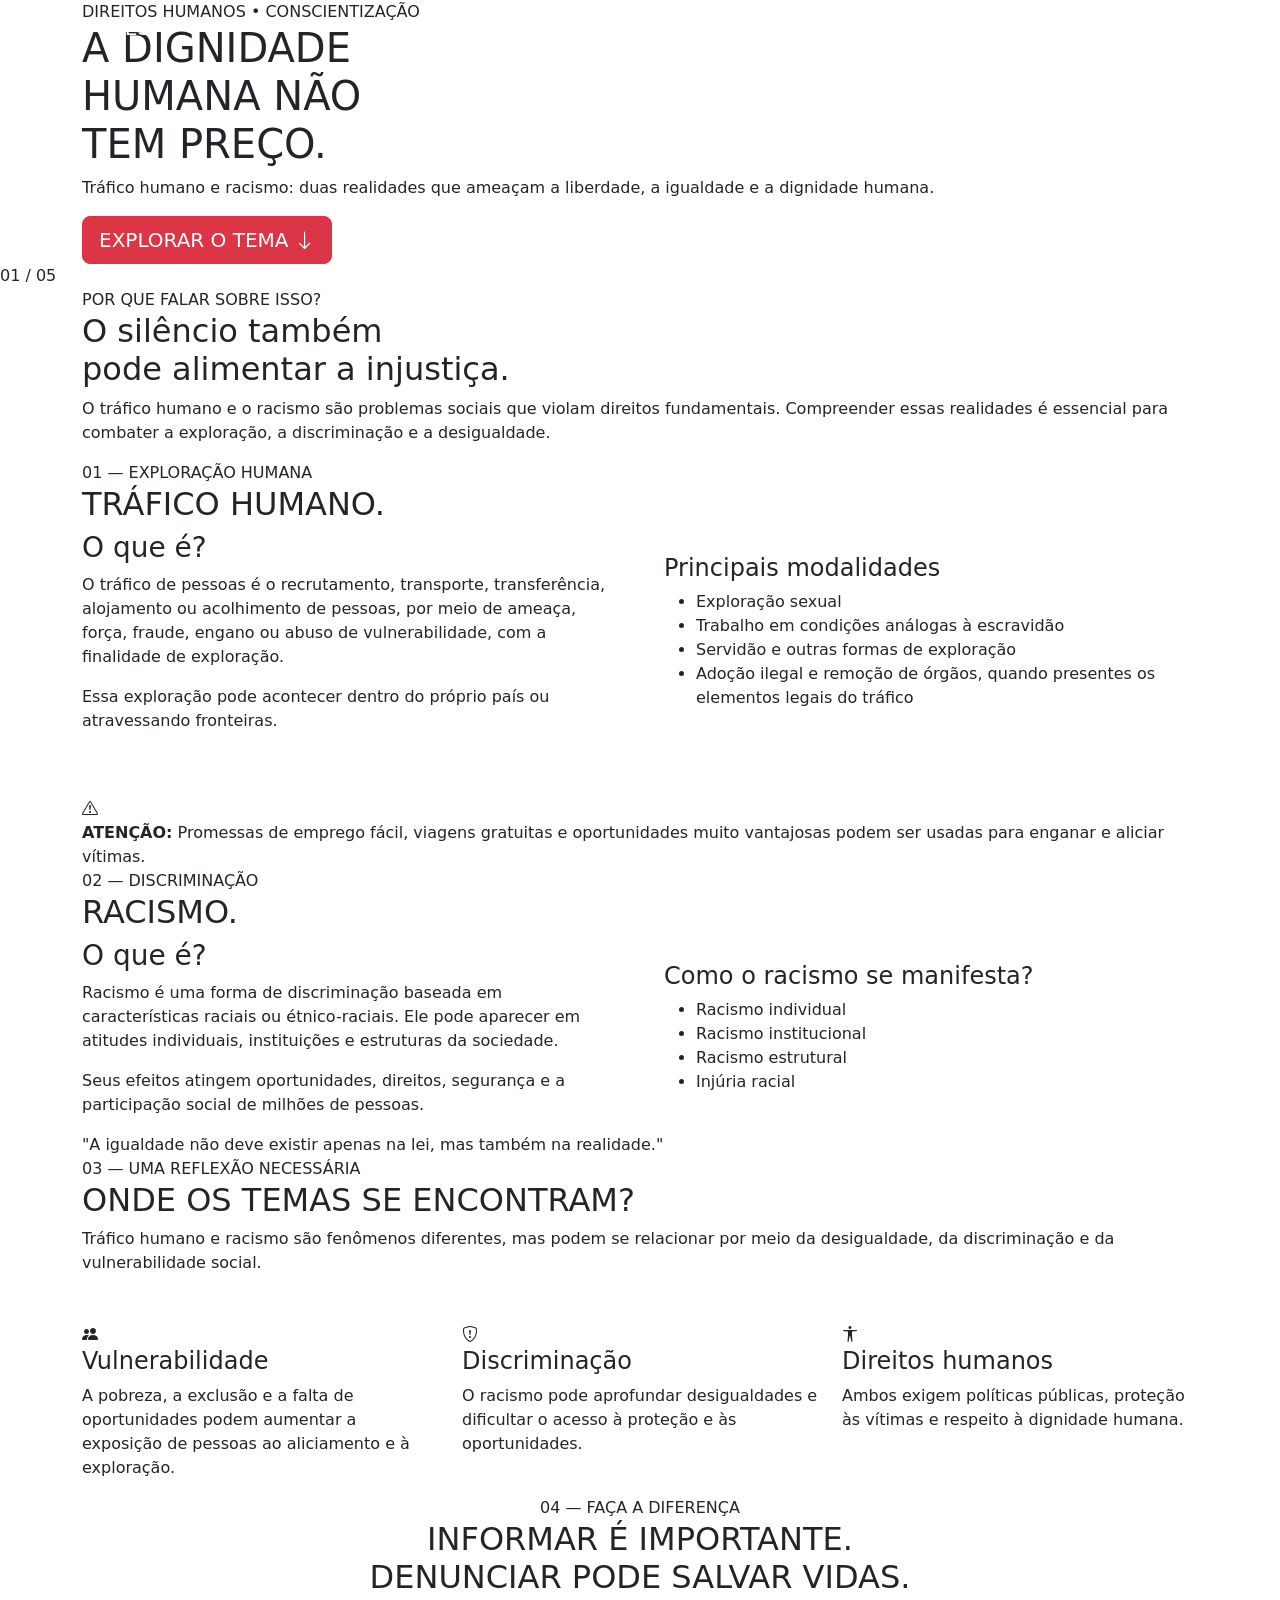
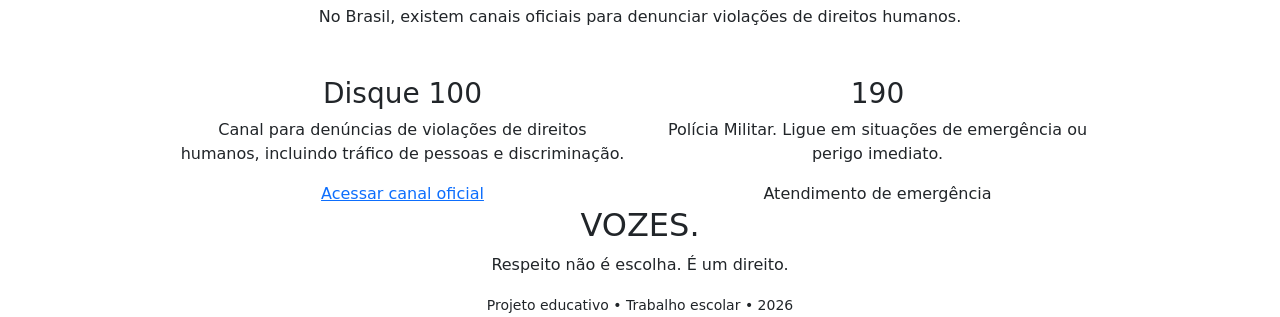
==== teste.html @ 39f0b3c4 "Add files via upload" ====
<!DOCTYPE html>
<html lang="pt-BR">
<head>
    <meta charset="UTF-8">
    <meta name="viewport" content="width=device-width, initial-scale=1.0">

    <title>VOZES | Direitos Humanos</title>

    <meta name="description" content="Uma apresentação educativa sobre tráfico humano, racismo e direitos humanos.">

    <!-- Bootstrap 5 -->
    <link href="https://cdn.jsdelivr.net/npm/bootstrap@5.3.3/dist/css/bootstrap.min.css" rel="stylesheet">

    <!-- Ícones -->
    <link rel="stylesheet" href="https://cdn.jsdelivr.net/npm/bootstrap-icons@1.11.3/font/bootstrap-icons.min.css">

    <!-- CSS próprio -->
    <link rel="stylesheet" href="css/style.css">
</head>

<body>

    <!-- NAVEGAÇÃO -->
    <nav class="navbar navbar-expand-lg navbar-dark fixed-top">
        <div class="container">
            <a class="navbar-brand" href="#inicio">
                VOZES<span>.</span>
            </a>

            <button class="navbar-toggler" type="button"
                data-bs-toggle="collapse"
                data-bs-target="#menu">
                <span class="navbar-toggler-icon"></span>
            </button>

            <div class="collapse navbar-collapse" id="menu">
                <ul class="navbar-nav ms-auto">
                    <li class="nav-item">
                        <a class="nav-link" href="#inicio">Início</a>
                    </li>
                    <li class="nav-item">
                        <a class="nav-link" href="#trafico">Tráfico Humano</a>
                    </li>
                    <li class="nav-item">
                        <a class="nav-link" href="#racismo">Racismo</a>
                    </li>
                    <li class="nav-item">
                        <a class="nav-link" href="#conexao">A Conexão</a>
                    </li>
                    <li class="nav-item">
                        <a class="nav-link" href="#denuncia">Denuncie</a>
                    </li>
                </ul>
            </div>
        </div>
    </nav>

    <!-- CAPA -->
    <header id="inicio" class="hero">
        <div class="hero-overlay"></div>

        <div class="container hero-content">
            <span class="section-tag">DIREITOS HUMANOS • CONSCIENTIZAÇÃO</span>

            <h1>
                A DIGNIDADE<br>
                HUMANA NÃO<br>
                TEM <span>PREÇO.</span>
            </h1>

            <p>
                Tráfico humano e racismo: duas realidades que
                ameaçam a liberdade, a igualdade e a dignidade humana.
            </p>

            <a href="#trafico" class="btn btn-danger btn-lg">
                EXPLORAR O TEMA <i class="bi bi-arrow-down"></i>
            </a>
        </div>

        <div class="hero-number">01 / 05</div>
    </header>

    <!-- INTRODUÇÃO -->
    <section class="intro section-padding">
        <div class="container">
            <span class="section-tag">POR QUE FALAR SOBRE ISSO?</span>

            <h2>
                O silêncio também<br>
                pode alimentar a <span>injustiça.</span>
            </h2>

            <p>
                O tráfico humano e o racismo são problemas sociais
                que violam direitos fundamentais. Compreender essas
                realidades é essencial para combater a exploração,
                a discriminação e a desigualdade.
            </p>
        </div>
    </section>

    <!-- TRÁFICO HUMANO -->
    <section id="trafico" class="topic-section section-padding">
        <div class="container">
            <span class="section-tag">01 — EXPLORAÇÃO HUMANA</span>

            <h2>TRÁFICO <span>HUMANO.</span></h2>

            <div class="row align-items-center g-5">
                <div class="col-lg-6">
                    <h3>O que é?</h3>

                    <p>
                        O tráfico de pessoas é o recrutamento,
                        transporte, transferência, alojamento ou
                        acolhimento de pessoas, por meio de ameaça,
                        força, fraude, engano ou abuso de vulnerabilidade,
                        com a finalidade de exploração.
                    </p>

                    <p>
                        Essa exploração pode acontecer dentro do
                        próprio país ou atravessando fronteiras.
                    </p>
                </div>

                <div class="col-lg-6">
                    <div class="info-card">
                        <h4>Principais modalidades</h4>

                        <ul>
                            <li>Exploração sexual</li>
                            <li>Trabalho em condições análogas à escravidão</li>
                            <li>Servidão e outras formas de exploração</li>
                            <li>Adoção ilegal e remoção de órgãos, quando
                                presentes os elementos legais do tráfico</li>
                        </ul>
                    </div>
                </div>
            </div>

            <div class="warning-box mt-5">
                <i class="bi bi-exclamation-triangle"></i>
                <div>
                    <strong>ATENÇÃO:</strong>
                    Promessas de emprego fácil, viagens gratuitas
                    e oportunidades muito vantajosas podem ser usadas
                    para enganar e aliciar vítimas.
                </div>
            </div>
        </div>
    </section>

    <!-- RACISMO -->
    <section id="racismo" class="topic-section alternate section-padding">
        <div class="container">
            <span class="section-tag">02 — DISCRIMINAÇÃO</span>

            <h2>RACISMO<span>.</span></h2>

            <div class="row g-5 align-items-center">
                <div class="col-lg-6">
                    <h3>O que é?</h3>

                    <p>
                        Racismo é uma forma de discriminação baseada
                        em características raciais ou étnico-raciais.
                        Ele pode aparecer em atitudes individuais,
                        instituições e estruturas da sociedade.
                    </p>

                    <p>
                        Seus efeitos atingem oportunidades,
                        direitos, segurança e a participação
                        social de milhões de pessoas.
                    </p>
                </div>

                <div class="col-lg-6">
                    <div class="info-card">
                        <h4>Como o racismo se manifesta?</h4>

                        <ul>
                            <li>Racismo individual</li>
                            <li>Racismo institucional</li>
                            <li>Racismo estrutural</li>
                            <li>Injúria racial</li>
                        </ul>
                    </div>
                </div>
            </div>

            <div class="quote-box">
                "A igualdade não deve existir apenas na lei,
                mas também na realidade."
            </div>
        </div>
    </section>

    <!-- CONEXÃO -->
    <section id="conexao" class="topic-section section-padding">
        <div class="container">
            <span class="section-tag">03 — UMA REFLEXÃO NECESSÁRIA</span>

            <h2>ONDE OS TEMAS <span>SE ENCONTRAM?</span></h2>

            <p class="section-description">
                Tráfico humano e racismo são fenômenos diferentes,
                mas podem se relacionar por meio da desigualdade,
                da discriminação e da vulnerabilidade social.
            </p>

            <div class="row g-4 mt-4">
                <div class="col-md-4">
                    <div class="info-card">
                        <i class="bi bi-people-fill"></i>
                        <h4>Vulnerabilidade</h4>
                        <p>
                            A pobreza, a exclusão e a falta de
                            oportunidades podem aumentar a exposição
                            de pessoas ao aliciamento e à exploração.
                        </p>
                    </div>
                </div>

                <div class="col-md-4">
                    <div class="info-card">
                        <i class="bi bi-shield-exclamation"></i>
                        <h4>Discriminação</h4>
                        <p>
                            O racismo pode aprofundar desigualdades
                            e dificultar o acesso à proteção e
                            às oportunidades.
                        </p>
                    </div>
                </div>

                <div class="col-md-4">
                    <div class="info-card">
                        <i class="bi bi-universal-access"></i>
                        <h4>Direitos humanos</h4>
                        <p>
                            Ambos exigem políticas públicas,
                            proteção às vítimas e respeito
                            à dignidade humana.
                        </p>
                    </div>
                </div>
            </div>
        </div>
    </section>

    <!-- DENÚNCIA -->
    <section id="denuncia" class="report-section section-padding">
        <div class="container text-center">
            <span class="section-tag">04 — FAÇA A DIFERENÇA</span>

            <h2>INFORMAR É IMPORTANTE.<br>
                <span>DENUNCIAR PODE SALVAR VIDAS.</span>
            </h2>

            <p>
                No Brasil, existem canais oficiais para denunciar
                violações de direitos humanos.
            </p>

            <div class="row justify-content-center g-4 mt-4">
                <div class="col-md-5">
                    <div class="report-card">
                        <h3>Disque 100</h3>
                        <p>
                            Canal para denúncias de violações
                            de direitos humanos, incluindo tráfico
                            de pessoas e discriminação.
                        </p>
                        <a href="https://www.gov.br/mdh/pt-br/ondh"
                           target="_blank" rel="noopener">
                            Acessar canal oficial
                        </a>
                    </div>
                </div>

                <div class="col-md-5">
                    <div class="report-card">
                        <h3>190</h3>
                        <p>
                            Polícia Militar. Ligue em situações
                            de emergência ou perigo imediato.
                        </p>
                        <span>Atendimento de emergência</span>
                    </div>
                </div>
            </div>
        </div>
    </section>

    <!-- FINAL -->
    <footer class="footer">
        <div class="container text-center">
            <h2>VOZES<span>.</span></h2>

            <p>
                Respeito não é escolha. É um direito.
            </p>

            <small>
                Projeto educativo • Trabalho escolar • 2026
            </small>
        </div>
    </footer>

    <script src="https://cdn.jsdelivr.net/npm/bootstrap@5.3.3/dist/js/bootstrap.bundle.min.js"></script>
    <script src="js/script.js"></script>

</body>
</html>
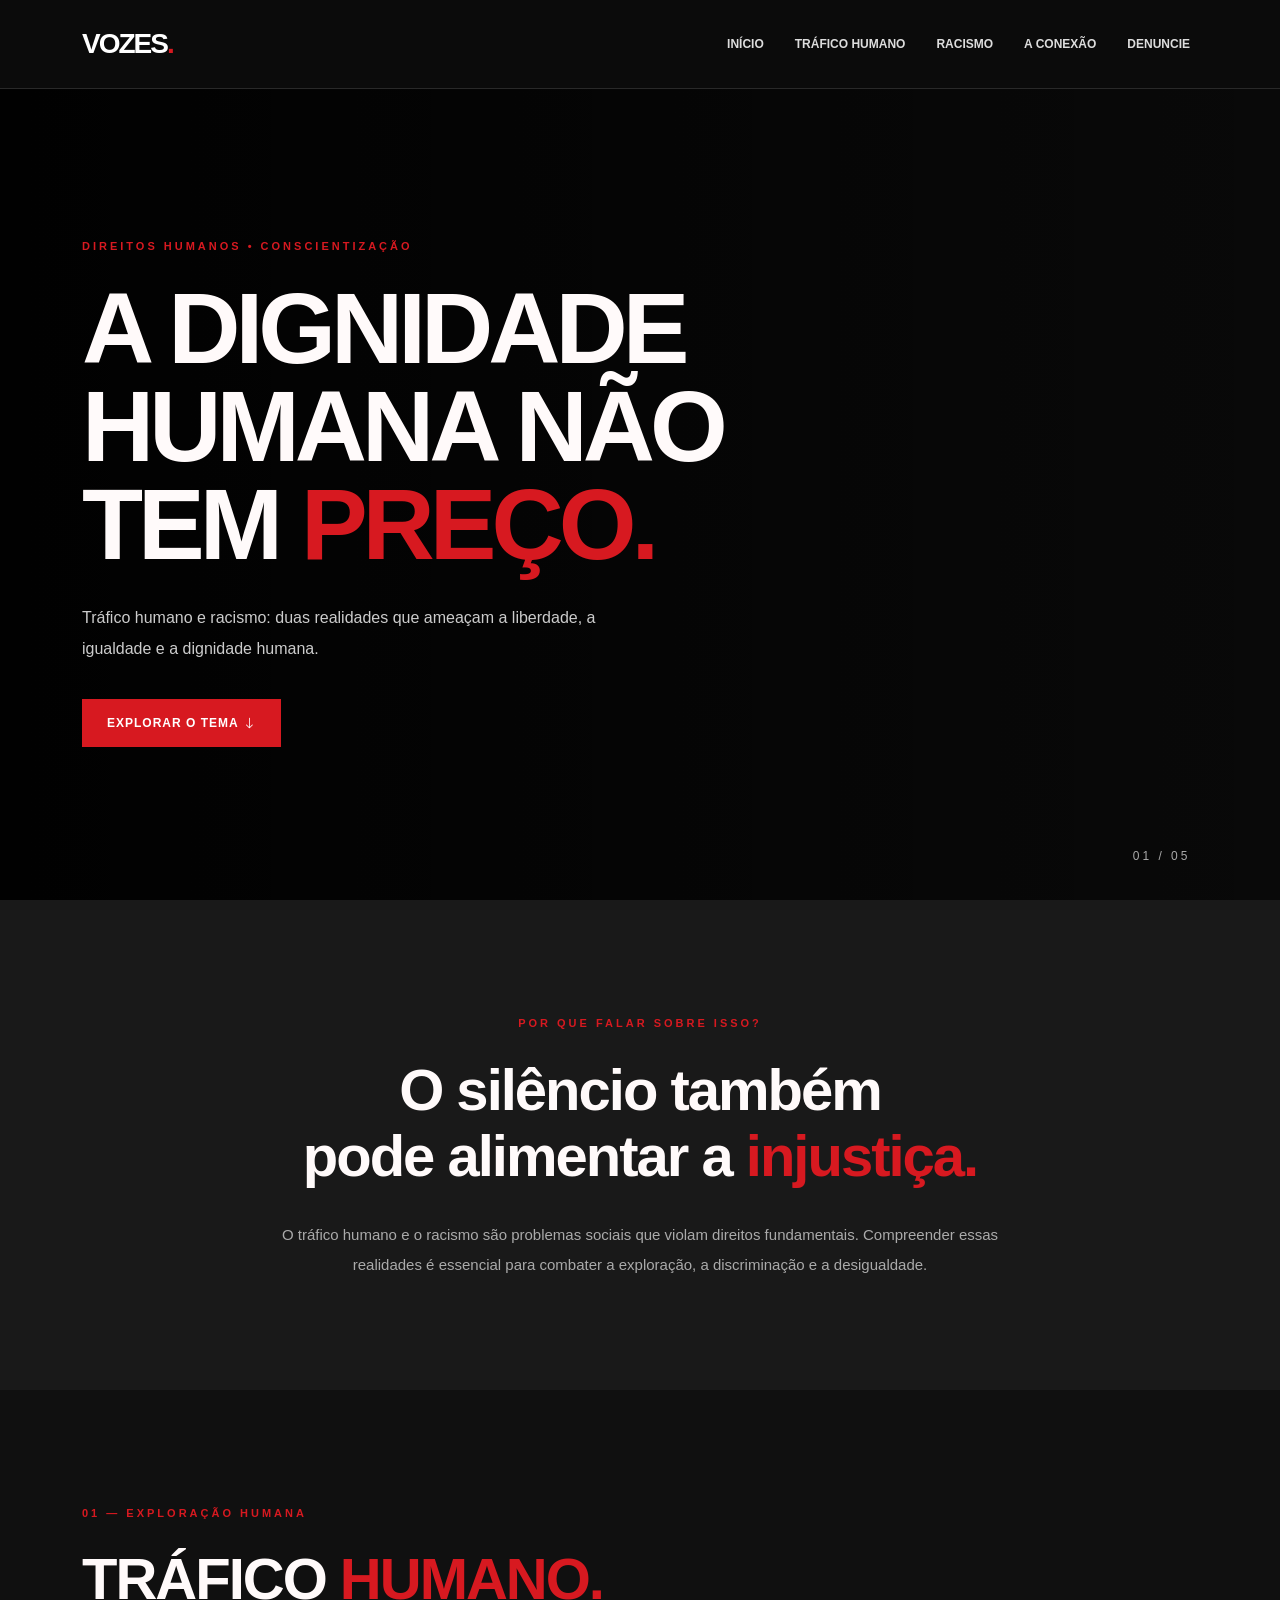
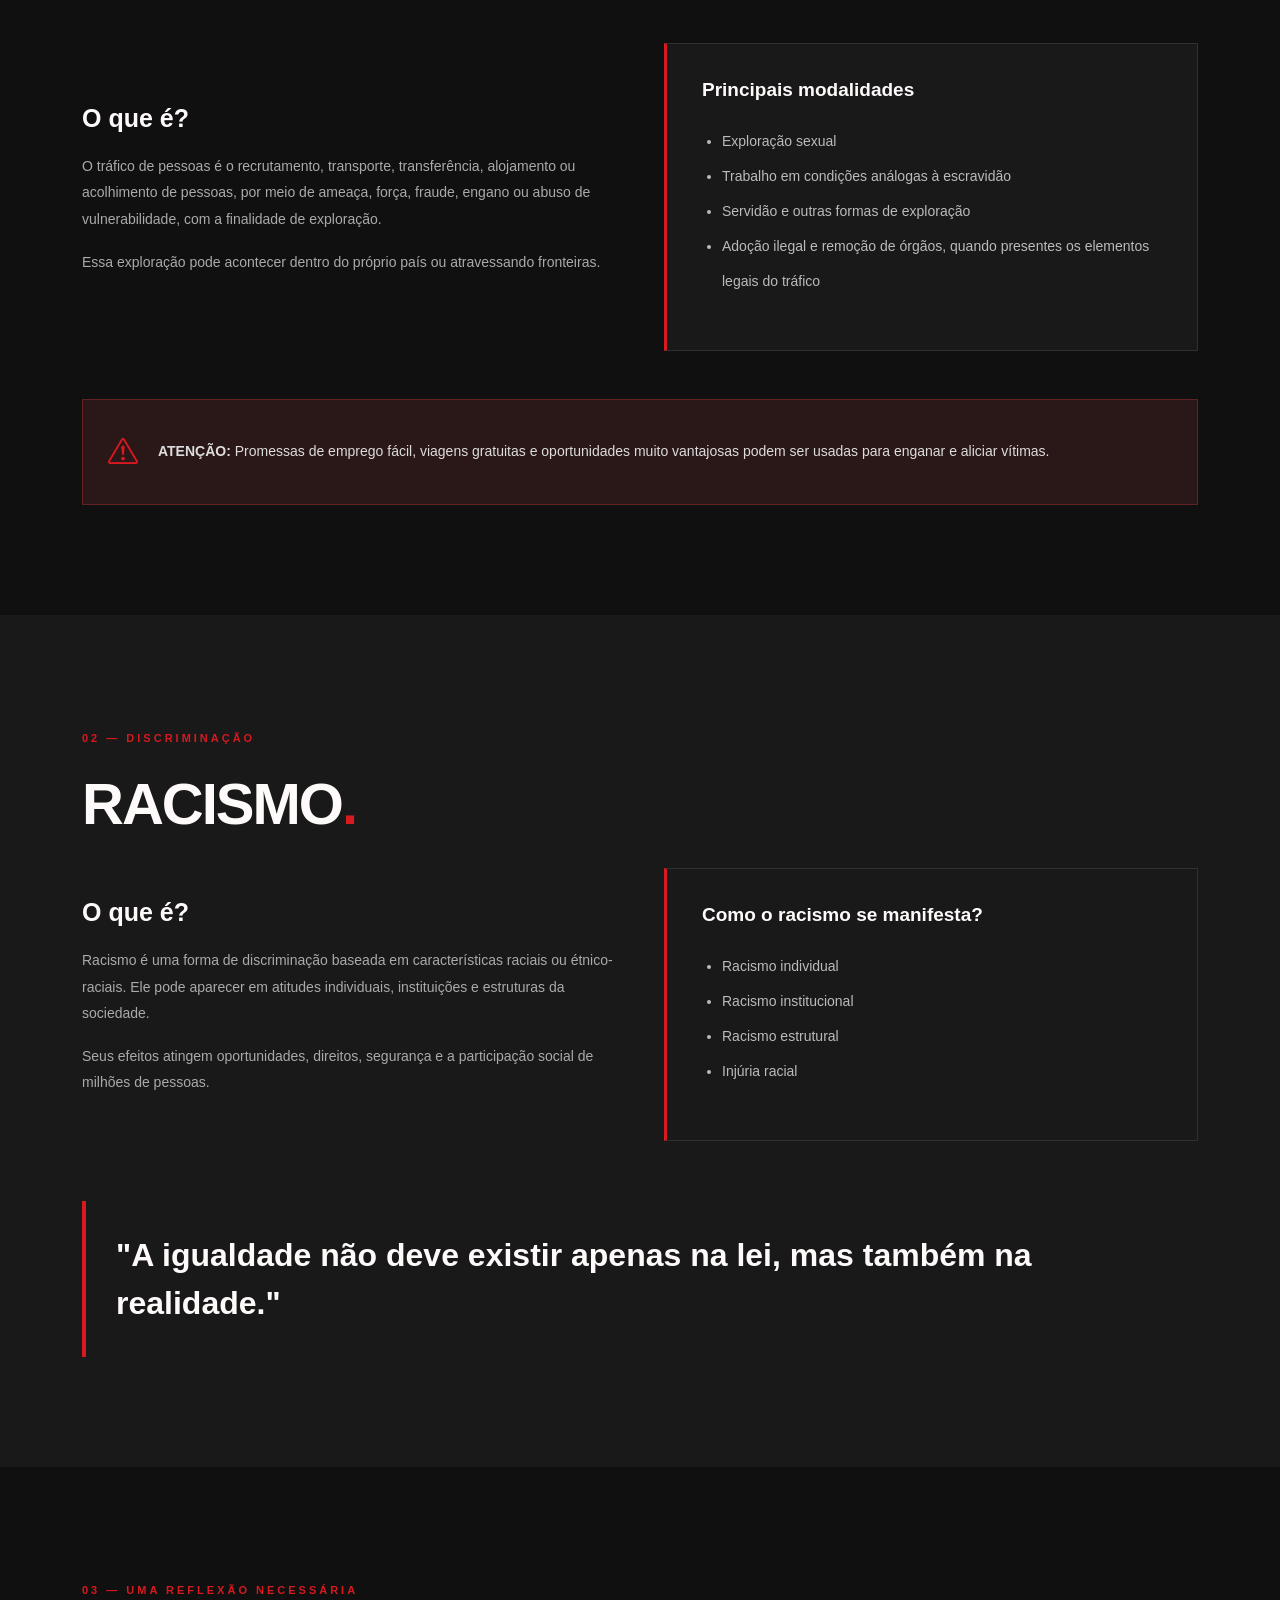
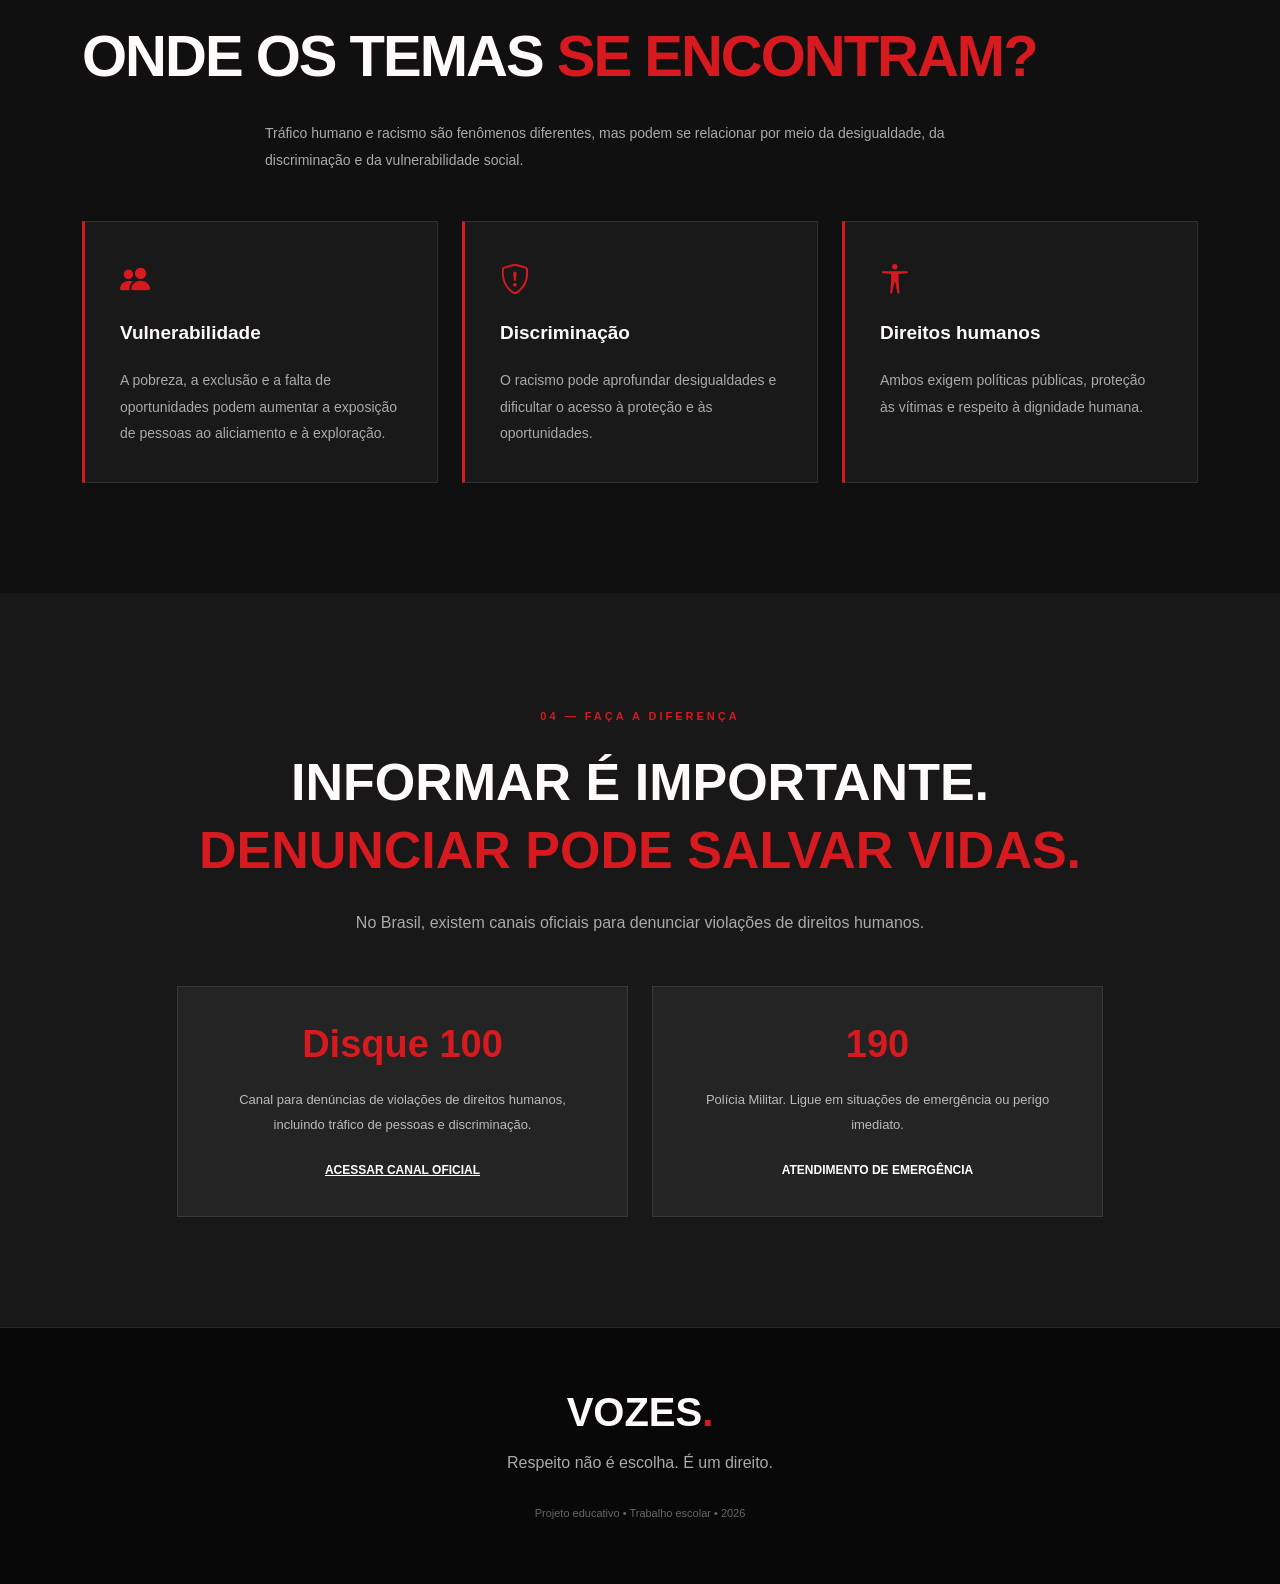
==== commit 6fee56ff: "Update teste.html" ====
--- a/teste.html
+++ b/teste.html
@@ -16,7 +16,7 @@
     <link rel="stylesheet" href="https://cdn.jsdelivr.net/npm/bootstrap-icons@1.11.3/font/bootstrap-icons.min.css">
 
     <!-- CSS próprio -->
-    <link rel="stylesheet" href="css/style.css">
+    <link rel="stylesheet" href="style.css">
 </head>
 
 <body>
--- a/style.css
+++ b/style.css
@@ -0,0 +1,349 @@
+
+@import url('https://fonts.googleapis.com/css2?family=Montserrat:wght@400;500;600;700;800;900&display=swap');
+
+:root {
+    --background: #101010;
+    --surface: #191919;
+    --surface-light: #222222;
+    --red: #d71920;
+    --white: #f5f5f5;
+    --gray: #aaaaaa;
+}
+
+* {
+    margin: 0;
+    padding: 0;
+    box-sizing: border-box;
+    scroll-behavior: smooth;
+}
+
+body {
+    background: var(--background);
+    color: rgb(255, 250, 250);
+    font-family: 'Dream Avenue', sans-serif;
+    overflow-x: hidden;
+}
+
+section {
+    scroll-margin-top: 75px;
+}
+
+.navbar {
+    background: rgba(12, 12, 12, 0.95);
+    padding: 18px 0;
+    backdrop-filter: blur(10px);
+    border-bottom: 1px solid #292929;
+}
+
+.navbar-brand {
+    font-size: 28px;
+    font-weight: 900;
+    letter-spacing: -2px;
+}
+
+.navbar-brand span,
+.footer h2 span {
+    color: var(--red);
+}
+
+.nav-link {
+    color: #ddd !important;
+    font-size: 12px;
+    font-weight: 700;
+    text-transform: uppercase;
+    margin-left: 15px;
+    transition: .3s;
+}
+
+.nav-link:hover {
+    color: var(--red) !important;
+}
+
+/* CAPA */
+
+.hero {
+    min-height: 100vh;
+    position: relative;
+    display: flex;
+    align-items: center;
+    background:
+        linear-gradient(90deg, rgba(0,0,0,.95), rgba(0,0,0,.45)),
+        url('https://images.unsplash.com/photo-1531058020387-3be344556be6?auto=format&fit=crop&w=2000&q=85')
+        center/cover no-repeat;
+}
+
+.hero-content {
+    position: relative;
+    z-index: 2;
+    padding-top: 80px;
+}
+
+.section-tag {
+    display: inline-block;
+    color: var(--red);
+    font-size: 11px;
+    font-weight: 800;
+    letter-spacing: 3px;
+    margin-bottom: 25px;
+}
+
+.hero h1 {
+    font-size: clamp(48px, 8vw, 100px);
+    font-weight: 900;
+    line-height: .98;
+    letter-spacing: -5px;
+    margin-bottom: 30px;
+}
+
+.hero h1 span,
+.topic-section h2 span,
+.intro h2 span,
+.report-section h2 span {
+    color: var(--red);
+}
+
+.hero p {
+    color: #ccc;
+    max-width: 560px;
+    font-size: 16px;
+    line-height: 1.9;
+    margin-bottom: 35px;
+}
+
+.btn-danger {
+    background: var(--red);
+    border: none;
+    border-radius: 0;
+    padding: 15px 25px;
+    font-size: 12px;
+    font-weight: 800;
+    letter-spacing: 1px;
+    transition: .3s;
+}
+
+.btn-danger:hover {
+    background: #a80f15;
+    transform: translateY(-3px);
+}
+
+.hero-number {
+    position: absolute;
+    bottom: 35px;
+    right: 7%;
+    font-size: 12px;
+    letter-spacing: 3px;
+    color: #aaa;
+}
+
+/* SEÇÕES */
+
+.section-padding {
+    padding: 110px 0;
+}
+
+.intro {
+    background: var(--surface);
+    text-align: center;
+}
+
+.intro h2,
+.topic-section h2 {
+    font-size: clamp(35px, 5vw, 58px);
+    font-weight: 900;
+    letter-spacing: -2px;
+    line-height: 1.15;
+    margin-bottom: 30px;
+}
+
+.intro p,
+.section-description {
+    max-width: 750px;
+    margin: auto;
+    color: var(--gray);
+    font-size: 15px;
+    line-height: 2;
+}
+
+/* CONTEÚDO */
+
+.topic-section h3 {
+    font-size: 25px;
+    font-weight: 800;
+    margin-bottom: 20px;
+}
+
+.topic-section p {
+    color: var(--gray);
+    line-height: 1.9;
+    font-size: 14px;
+}
+
+.info-card {
+    background: var(--surface);
+    border: 1px solid #303030;
+    border-left: 3px solid var(--red);
+    padding: 35px;
+    height: 100%;
+    transition: .3s;
+}
+
+.info-card:hover {
+    transform: translateY(-5px);
+    border-color: var(--red);
+}
+
+.info-card h4 {
+    font-size: 19px;
+    font-weight: 800;
+    margin-bottom: 22px;
+}
+
+.info-card p {
+    margin-bottom: 0;
+}
+
+.info-card ul {
+    padding-left: 20px;
+    color: #bbb;
+    line-height: 2.5;
+    font-size: 14px;
+}
+
+.info-card i {
+    color: var(--red);
+    font-size: 30px;
+    display: inline-block;
+    margin-bottom: 20px;
+}
+
+.warning-box {
+    display: flex;
+    gap: 20px;
+    align-items: center;
+    padding: 25px;
+    background: #2a1717;
+    border: 1px solid #622222;
+    color: #ddd;
+    font-size: 14px;
+    line-height: 1.8;
+}
+
+.warning-box i {
+    color: var(--red);
+    font-size: 30px;
+}
+
+.alternate {
+    background: var(--surface);
+}
+
+.quote-box {
+    margin-top: 60px;
+    border-left: 4px solid var(--red);
+    padding: 30px;
+    font-size: clamp(20px, 3vw, 32px);
+    font-weight: 800;
+    line-height: 1.5;
+}
+
+/* DENÚNCIA */
+
+.report-section {
+    background: #181818;
+}
+
+.report-section h2 {
+    font-size: clamp(30px, 5vw, 52px);
+    font-weight: 900;
+    line-height: 1.3;
+}
+
+.report-section > .container > p {
+    color: var(--gray);
+    margin-top: 25px;
+    line-height: 1.8;
+}
+
+.report-card {
+    height: 100%;
+    background: #242424;
+    padding: 35px;
+    border: 1px solid #383838;
+}
+
+.report-card h3 {
+    font-size: 38px;
+    color: var(--red);
+    font-weight: 900;
+}
+
+.report-card p {
+    color: #bbb;
+    font-size: 13px;
+    line-height: 1.9;
+    margin: 20px 0;
+}
+
+.report-card a,
+.report-card span {
+    color: white;
+    font-size: 12px;
+    font-weight: 800;
+    text-transform: uppercase;
+}
+
+.report-card a:hover {
+    color: var(--red);
+}
+
+/* RODAPÉ */
+
+.footer {
+    background: #080808;
+    padding: 60px 0;
+    border-top: 1px solid #292929;
+}
+
+.footer h2 {
+    font-size: 40px;
+    font-weight: 900;
+}
+
+.footer p {
+    color: #aaa;
+    margin: 15px 0 25px;
+}
+
+.footer small {
+    color: #666;
+    font-size: 11px;
+}
+
+/* RESPONSIVIDADE */
+
+@media (max-width: 768px) {
+    .hero h1 {
+        letter-spacing: -3px;
+    }
+
+    .section-padding {
+        padding: 75px 0;
+    }
+
+    .navbar {
+        padding: 12px 0;
+    }
+
+    .nav-link {
+        margin-left: 0;
+        padding: 12px 0;
+    }
+
+    .info-card {
+        padding: 25px;
+    }
+
+    .warning-box {
+        align-items: flex-start;
+    }
+}
